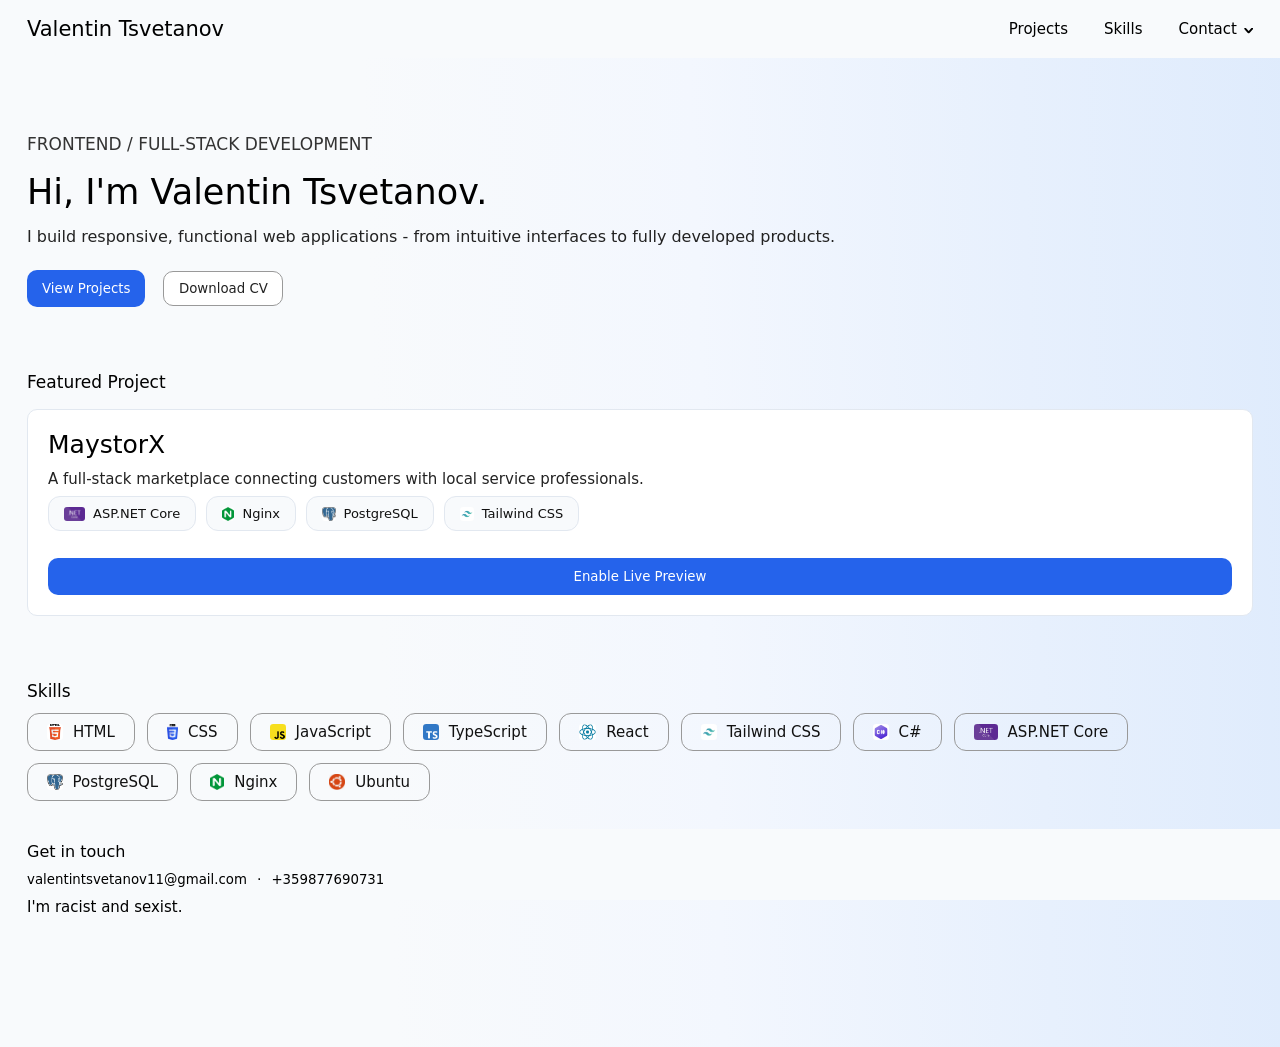
==== portfolio.html @ 03f9f95c "Add files via upload" ====
<!DOCTYPE html>
<html>
  <head>
    <title>Hi, I'm Valentin Tsvetanov.</title>
    <meta charset="UTF-8">
    <meta name="viewport" content="width=device-width, initial-scale=1.0">
    <link rel="stylesheet" href="portfolio.css">
  </head>
  <body>
    <nav class="navbar-desktop">
      <div class="name-nav-buttons-c">
        <button class="name">Valentin Tsvetanov</button>
        <div class="nav-buttons-c">
          <button class="nav-button projects-button">Projects</button>
          <button class="nav-button skills-button">Skills</button>
          <button class="nav-button contact-dropdown-button">
            Contact
            <img class="dropdown-arrow-icon" src="Icons/dropdown_arrow_icon_L.svg">
          </button>
        </div>
      </div>
      <div class="contact-dropdown-c">
        <div class="contact-dropdown-info-c">
          Email:
          <button class="contact-dropdown-email-button contact-button">valentintsvetanov11@gmail.com</button>
        </div>
        <div class="contact-dropdown-info-c">
          Phone Number:
          <button class="contact-dropdown-email-button contact-button">+359877690731</button>
        </div>
        <div class="contact-dropdown-links-c">
          <!-- <a class="contact-dropdown-github-link contact-link">GitHub</a><p>·</p> -->
          <!-- <a class="contact-dropdown-linkedin-link contact-link">LinkedIn</a> -->
        </div>
      </div>
    </nav>

    <nav class="navbar-mobile">
      <div class="name-menu-button-c">
        <button class="name">Valentin Tsvetanov</button>
        <button class="toggle-menu-button">
          <img class="menu-icon" src="Icons/menu_icon_L.svg">
        </button>
      </div>
    </nav>

    <nav class="menu-mobile">
      <div class="menu-c">
        <button class="menu-button menu-projects-button">
          Projects
          <img class="menu-arrow-icon" src="Icons/dropdown_arrow_icon_L.svg">
        </button>
        <button class="menu-button menu-skills-button">
          Skills
          <img class="menu-arrow-icon" src="Icons/dropdown_arrow_icon_L.svg">
        </button>
        <button class="menu-button menu-contact-toggle-button">
          Contact
          <img class="menu-arrow-icon" src="Icons/dropdown_arrow_icon_L.svg">
        </button>
        <div class="menu-contact-c">
          <div class="menu-contact-info-c">
            Email:
            <button class="menu-contact-email-button contact-button">valentintsvetanov11@gmail.com</button>
          </div>
          <div class="menu-contact-info-c">
            Phone Number:
            <button class="menu-contact-phone-number-button contact-button">+359877690731</button>
          </div>
          <div class="menu-contact-links-c">
            <!-- <a class="menu-contact-github-link contact-link">GitHub</a><p>·</p> -->
            <!-- <a class="menu-contact-linkedin-link contact-link">LinkedIn</a> -->
          </div>
        </div>
      </div>
    </nav>
    <main>
      <div class="main-content-c">
        
        <div class="introduction-c">
          <p class="introduction-development-label">FRONTEND / FULL-STACK DEVELOPMENT</p>
          <h1 class="introduction-heading">Hi, I'm Valentin Tsvetanov.</h1>
          <p class="introduction-description">I build responsive, functional web applications - from intuitive interfaces to fully developed products.</p>
          <div class="introduction-buttons-c">
            <button class="introduction-projects-button">View Projects</button>
            <button class="introduction-CV-button">Download CV</button>
          </div>
        </div>


        <div class="featured-project-heading-c">
          <h2 class="featured-project-heading">Featured Project</h2>
          <div class="featured-project-c">
            <p class="featured-project-name">MaystorX</p>
            <p class="featured-project-description">A full-stack marketplace connecting customers with local service professionals.</p>
            <div class="featured-project-technologies-c">
              <div class="featured-project-technology">
                <img class="featured-project-technology-icon" src="Icons/asp.net_core_icon.png">
                ASP.NET Core
              </div>
              <div class="featured-project-technology">
                <img class="featured-project-technology-icon" src="Icons/nginx_icon.png">
                Nginx
              </div>
              <div class="featured-project-technology">
                <img class="featured-project-technology-icon" src="Icons/postgresql_icon.png">
                PostgreSQL
              </div>
              <div class="featured-project-technology">
                <img class="featured-project-technology-icon" src="Icons/tailwind_css_icon.png">
                Tailwind CSS
              </div>
            </div>
            <button class="featured-project-preview-button">Enable Live Preview</button>
            <iframe class="featured-project-iframe" src="https://maystorx.com"></iframe>
          </div>
        </div>
        
        <div class="skills-c">
          <h2 class="skills-heading">Skills</h2>
          <div class="skills-technologies-c">
            <div class="skills-technology">
              <img class="skills-technology-icon" src="Icons/html_icon.png">
              HTML
            </div>
            <div class="skills-technology">
              <img class="skills-technology-icon" src="Icons/css_icon.png">
              CSS
            </div>
            <div class="skills-technology">
              <img class="skills-technology-icon" src="Icons/javascript_icon.png">
              JavaScript
            </div>
            <div class="skills-technology">
              <img class="skills-technology-icon" src="Icons/typescript_icon.png">
              TypeScript
            </div>
            <div class="skills-technology">
              <img class="skills-technology-icon" src="Icons/react_icon.png">
              React
            </div>
            <div class="skills-technology">
              <img class="skills-technology-icon" src="Icons/tailwind_css_icon.png">
              Tailwind CSS
            </div>
            <div class="skills-technology">
              <img class="skills-technology-icon" src="Icons/csharp_icon.png">
              C#
            </div>
            <div class="skills-technology">
              <img class="skills-technology-icon" src="Icons/asp.net_core_icon.png">
              ASP.NET Core
            </div>
            <div class="skills-technology">
              <img class="skills-technology-icon" src="Icons/postgresql_icon.png">
              PostgreSQL
            </div>
            <div class="skills-technology">
              <img class="skills-technology-icon" src="Icons/nginx_icon.png">
              Nginx
            </div>
            <div class="skills-technology">
              <img class="skills-technology-icon" src="Icons/ubuntu_icon.png">
              Ubuntu
            </div>
          </div>
        </div>

        <div class="about-me-c">
          <h2 class="about-me-heading">About Me</h2>
          <p class="about-me-description">I'm racist and sexist.</p>
        </div>
      </div>
    </main>

    <footer>
      <div class="contact-heading-c">
        <h3 class="contact-heading">Get in touch</h3>
        <div class="contact-c">
          <button class="contact-email contact-button">valentintsvetanov11@gmail.com</button><p>·</p>
          <button class="contact-phone-number contact-button">+359877690731</button>
          <!-- <a class="contact-github-link contact-link">GitHub</a><p>·</p> -->
          <!-- <a class="contact-linkedin-link contact-link">LinkedIn</a> -->
        </div>
      </div>
    </footer>

    <script src="js/portfolio_nav_buttons.js"></script>
    <script src="js/portfolio_main.js"></script>
  </body>
</html>
---- portfolio.css ----
/* Colors */

:root{
  --background-color: #F8FAFC;
  --primary-border-color: #999;
  --secondary-border-color: #E2E8F0;
  --button-primary-background-color: #2563EB;

  --primary-hover-color: #F1F5F9;
  --secondary-hover-color: #1F59DF;
  --primary-active-color: #E2E8F0;
  --secondary-active-color: #194DD0;
}



/*  General  */

html, body, h1, h2, h3, p{
  margin: 0;
}
body{
  background: linear-gradient(
    88deg,
    #F8FAFC 30%,
    #F3F7FE 55%,
    #E7F0FD 80%,
    #DBE9FC 110%
);
}
html, body, div, p, a, button, iframe{
  cursor: default;
  font-family: system-ui, -apple-system, "Segoe UI", Roboto, Arial, sans-serif;
  padding: 0;
  border: 0;
  background-color: transparent;
  font-family: system-ui, -apple-system, "Segoe UI", Roboto, Arial, sans-serif;
  -webkit-tap-highlight-color: transparent;
  transition: all 0.26s ease;
}
a, button{
  cursor: pointer;
}



/* Desktop */

@media (min-width: 768px){
  .navbar-mobile{
    display: none;
  }
  .name-nav-buttons-c{
    position: fixed;
    top: 0;
    inset-inline: 0;

    display: flex;
    justify-content: space-between;
    align-items: center;

    padding: 17px 27px;

    background-color: var(--background-color);
  }
  .name{
    font-size: 21px;
  }
  .nav-buttons-c{
    display: flex;
    justify-content: center;
    align-items: center;
    gap: 36px;
  }
  .nav-button{
    font-size: 15px;
  }
  .contact-dropdown-button{
    display: flex;
    justify-content: center;
    align-items: center;
    gap: 7px;
  }
  .dropdown-arrow-icon{
    height: 5.5px;
    rotate: 180deg;

    margin-top: 2.5px;
  }
  .contact-dropdown-c{
    position: fixed;
    top: 62px;
    right: 0;

    width: 600px;
    
    display: none;
    flex-direction: column;
    justify-content: center;
    align-items: center;
    gap: 17px;

    padding: 16px;

    border: 1px solid #CBD5E1;
    border-radius: 13px;

    background-color: white;
  }
  .contact-dropdown-info-c{
    width: 100%;
    box-sizing: border-box;

    display: flex;
    justify-content: space-between;
    align-items: center;
    
    font-size: 14px;

    button{
      font-size: 14px;
    }
  }
  .contact-dropdown-links-c{
    display: flex;
    justify-content: center;
    align-items: center;
    gap: 10px;

    font-size: 14px;
  }

  .menu-c{
    display: none;
  }


  .main-content-c{
    display: flex;
    flex-direction: column;
    justify-content: center;
    align-items: start;
    gap: 65px;

    margin-block: 134px 131px;

    padding-inline: 27px;
  }

  .introduction-c{
    display: flex;
    flex-direction: column;
    justify-content: center;
    align-items: start;
  }
  .introduction-development-label{
    margin-bottom: 18px;

    font-size: 17px;
    color: #333;
  }
  .introduction-heading{
    margin-bottom: 15px;

    font-size: 35px;
    font-weight: 400;
  }
  .introduction-description{
    margin-bottom: 24px;

    font-size: 16px;
    color: #222;
  }
  .introduction-buttons-c{
    display: flex;
    justify-content: center;
    align-items: center;
    gap: 18px;
  }
  .introduction-projects-button{
    padding: 11px 15px;

    border-radius: 10px;

    color: white;
    background-color: var(--button-primary-background-color);
  }
  .introduction-CV-button{
    padding: 9px 14.5px;

    border: 1px solid var(--primary-border-color);
    border-radius: 10px;

    color: #222;
    background-color: white;
  }


  .featured-project-heading-c{
    width: 100%;
    box-sizing: border-box;

    display: flex;
    flex-direction: column;
    justify-content: center;
    align-items: start;
    gap: 17px;
  }
  .featured-project-heading{
    font-size: 17px;
    font-weight: 400;
  }
  .featured-project-c{
    width: 100%;
    box-sizing: border-box;
    
    display: flex;
    flex-direction: column;
    justify-content: center;
    align-items: start;

    padding: 20px;

    border: 1px solid var(--secondary-border-color);
    border-radius: 10px;

    background-color: white;
  }
  .featured-project-name{
    margin-bottom: 11px;

    font-size: 25px;
  }
  .featured-project-description{
    margin-bottom: 8px;

    font-size: 15px;
    color: #222;
  }
  .featured-project-technologies-c{
    display: flex;
    flex-wrap: wrap;
    justify-content: start;
    align-items: center;
    gap: 10px;

    margin-bottom: 27px;
  }
  .featured-project-technology{
    display: flex;
    justify-content: center;
    align-items: center;
    gap: 8px;

    padding: 9px 15px;

    border: 1px solid var(--secondary-border-color);
    border-radius: 12px;

    font-size: 13px;
    color: #111;
    background-color: var(--background-color);
  }
  .featured-project-technology-icon{
    height: 14px;
    
    border-radius: 3px;
  }
  .featured-project-preview-button{
    width: 100%;
    box-sizing: border-box;

    display: flex;
    justify-content: center;
    align-items: center;

    padding-block: 11px;

    border-radius: 10px;

    color: white;
    background-color: var(--button-primary-background-color);
  }
  .featured-project-iframe{
    display: none;

    height: 100dvh;
    width: 100%;
    box-sizing: border-box;

    margin-top: 14px;
  }


  .skills-c{
    display: flex;
    flex-direction: column;
    justify-content: center;
    align-items: start;
    gap: 12px;
  }
  .skills-heading{
    font-size: 17px;
    font-weight: 400;
  }
  .skills-technologies-c{
    display: flex;
    flex-wrap: wrap;
    justify-content: start;
    align-items: center;
    gap: 12px;
  }
  .skills-technology{
    display: flex;
    justify-content: center;
    align-items: center;
    gap: 10px;

    padding: 9px 19px;

    border: 1px solid var(--primary-border-color);
    border-radius: 12px;

    font-size: 15px;
    color: #111;
  }
  .skills-technology-icon{
    height: 16px;
    border-radius: 3.3px;
  }


  .about-me-c{
    display: flex;
    flex-direction: column;
    justify-content: center;
    align-items: start;
    gap: 12px;
  }
  .about-me-heading{
    font-size: 17px;
    font-weight: 400;
  }
  .about-me-description{
    font-size: 15px;
  }

  
  .contact-heading-c{
    position: fixed;
    bottom: 0;
    inset-inline: 0;

    display: flex;
    flex-direction: column;
    justify-content: center;
    align-items: start;
    gap: 10px;

    padding: 13px 27px;

    background-color: var(--background-color);
  }
  .contact-heading{
    font-size: 16px;
    font-weight: 400;
  }
  .contact-c{
    display: flex;
    justify-content: center;
    align-items: center;
    gap: 10px;

    font-size: 14px;
  }
}



/* Mobile */

@media (max-width: 767px){
  .navbar-desktop{
    display: none;
  }
  .name-menu-button-c{
    position: fixed;
    top: 0;
    inset-inline: 0;
    z-index: 3;

    display: flex;
    justify-content: space-between;
    align-items: center;

    padding: 12.5px 16px;
    
    background-color: var(--background-color);
  }
  .name{
    font-size: 16px;
  }
  .toggle-menu-button{
    height: 15.5px;
    width: 15.5px;
  }
  .menu-icon{
    height: 100%;
    width: 100%;
  }

  .menu-c{
    position: fixed;
    inset: 0;
    z-index: 1;

    box-sizing: border-box;
    overflow: hidden;
    overflow-y: auto;
    overscroll-behavior-y: contain;

    display: none;
    flex-direction: column;
    justify-content: start;
    align-items: center;

    background-color: var(--background-color);
  }
  .menu-button{
    width: 100%;
    box-sizing: border-box;

    display: flex;
    justify-content: space-between;
    align-items: center;

    padding: 13px 16px;

    font-size: 14px !important;
  }
  .menu-contact-toggle-button{
    margin-bottom: 5px;
  }
  .menu-arrow-icon{
    height: 6px;
    rotate: 90deg;
  }
  .menu-contact-c{
    width: 100%;
    box-sizing: border-box;
    overflow: hidden;

    display: none;
    flex-direction: column;
    justify-content: center;
    align-items: center;
    gap: 14px;

    padding-inline: 16px;

    font-size: 12px;

    button{
      font-size: 12px;
    }
  }
  .menu-contact-info-c{
    width: 100%;
    box-sizing: border-box;

    display: flex;
    justify-content: space-between;
    align-items: center;
  }
  .menu-contact-links-c{
    display: flex;
    justify-content: center;
    align-items: center;
    gap: 8px;
  }


  .main-content-c{
    display: flex;
    flex-direction: column;
    justify-content: center;
    align-items: start;
    gap: 56px;

    margin-block: 88px 125px;

    padding-inline: 16px;
  }

  .introduction-c{
    display: flex;
    flex-direction: column;
    justify-content: center;
    align-items: start;
  }
  .introduction-development-label{
    margin-bottom: 18px;

    font-size: 14px;
    color: #333;
  }
  .introduction-heading{
    margin-bottom: 14px;

    font-size: 29px;
    font-weight: 400;
  }
  .introduction-description{
    margin-bottom: 22px;

    font-size: 13px;
    color: #222;
  }
  .introduction-buttons-c{
    display: flex;
    justify-content: center;
    align-items: center;
    gap: 14px;
  }
  .introduction-projects-button{
    padding: 10px 12px;

    border-radius: 9px;

    color: white;
    background-color: var(--button-primary-background-color);
  }
  .introduction-CV-button{
    padding: 10px 12px;

    border: 1px solid var(--primary-border-color);
    border-radius: 9px;

    color: #222;
    background-color: white;
  }


  .featured-project-heading-c{
    width: 100%;
    box-sizing: border-box;

    display: flex;
    flex-direction: column;
    justify-content: center;
    align-items: start;
    gap: 14px;
  }
  .featured-project-heading{
    font-size: 14px;
    font-weight: 400;
  }
  .featured-project-c{
    width: 100%;
    box-sizing: border-box;
    
    display: flex;
    flex-direction: column;
    justify-content: center;
    align-items: start;

    padding: 15px;

    border: 1px solid var(--secondary-border-color);
    border-radius: 10px;

    background-color: white;
  }
  .featured-project-name{
    margin-bottom: 10px;

    font-size: 18px;
  }
  .featured-project-description{
    margin-bottom: 10px;
    
    font-size: 13px;
    color: #222;
  }
  .featured-project-technologies-c{
    display: flex;
    flex-wrap: wrap;
    justify-content: start;
    align-items: center;
    gap: 9px;

    margin-bottom: 22px;
  }
  .featured-project-technology{
    display: flex;
    justify-content: center;
    align-items: center;
    gap: 6px;

    padding: 8px 13px;
    
    border: 1px solid var(--secondary-border-color);
    border-radius: 10px;

    font-size: 11px;
    color: #111;
    background-color: var(--background-color);
  }
  .featured-project-technology-icon{
    height: 12px;
    border-radius: 2px;
  }
  .featured-project-preview-button{
    width: 100%;
    box-sizing: border-box;

    display: flex;
    justify-content: center;
    align-items: center;

    padding-block: 10px;

    border-radius: 9px;

    color: white;
    background-color: var(--button-primary-background-color);
  }
  .featured-project-iframe{
    display: none;

    width: 100%;
    box-sizing: border-box;

    height: 100dvh;

    margin-top: 14px;
  }


  .skills-c{
    display: flex;
    flex-direction: column;
    justify-content: center;
    align-items: start;
    gap: 14px;
  }
  .skills-heading{
    font-size: 14px;
    font-weight: 400;
  }
  .skills-technologies-c{
    display: flex;
    flex-wrap: wrap;
    justify-content: start;
    align-items: center;
    gap: 10px;
  }
  .skills-technology{
    display: flex;
    justify-content: center;
    align-items: center;
    gap: 8px;

    padding: 8px 13px;

    border: 1px solid var(--primary-border-color);
    border-radius: 10px;
    
    font-size: 12px;
    color: #111;
  }
  .skills-technology-icon{
    height: 13px;
    border-radius: 2px;
  }


  .about-me-c{
    display: flex;
    flex-direction: column;
    justify-content: center;
    align-items: start;
    gap: 14px;
  }
  .about-me-heading{
    font-size: 14px;
    font-weight: 400;
  }
  .about-me-description{
    font-size: 12px;
  }


  .contact-heading-c{
    position: fixed;
    bottom: 0;
    inset-inline: 0;

    display: flex;
    flex-direction: column;
    justify-content: center;
    align-items: start;
    gap: 14px;

    padding: 10px 16px;

    background-color: var(--background-color);
  }
  .contact-heading{
    font-size: 13px;
    font-weight: 400;
  }
  .contact-c{
    display: flex;
    flex-wrap: wrap;
    justify-content: start;
    align-items: center;
    gap: 0 8px;

    font-size: 12px;

    button{
      font-size: 12px;
    }
  }
}



/* States */

.introduction-CV-button:hover{
  background-color: var(--primary-hover-color);
}
.introduction-CV-button:active, .menu-button:active{
  background-color: var(--primary-active-color);
}
.introduction-projects-button:hover, .featured-project-preview-button:hover{
  background-color: var(--secondary-hover-color);
}
.introduction-projects-button:active, .featured-project-preview-button:active{
  background-color: var(--secondary-active-color);
}
.contact-button:hover, .contact-link:hover{
  opacity: 0.87;
}
.contact-button:active, .contact-link:active{
  opacity: 0.75;
}



/* Transitions */

.contact-dropdown-c{
  transition: opacity 0.3s ease;
}
.featured-project-iframe{
  transition: max-height 0.57s ease;
}
.menu-arrow-icon{
  transition: rotate 0.155s ease;
}
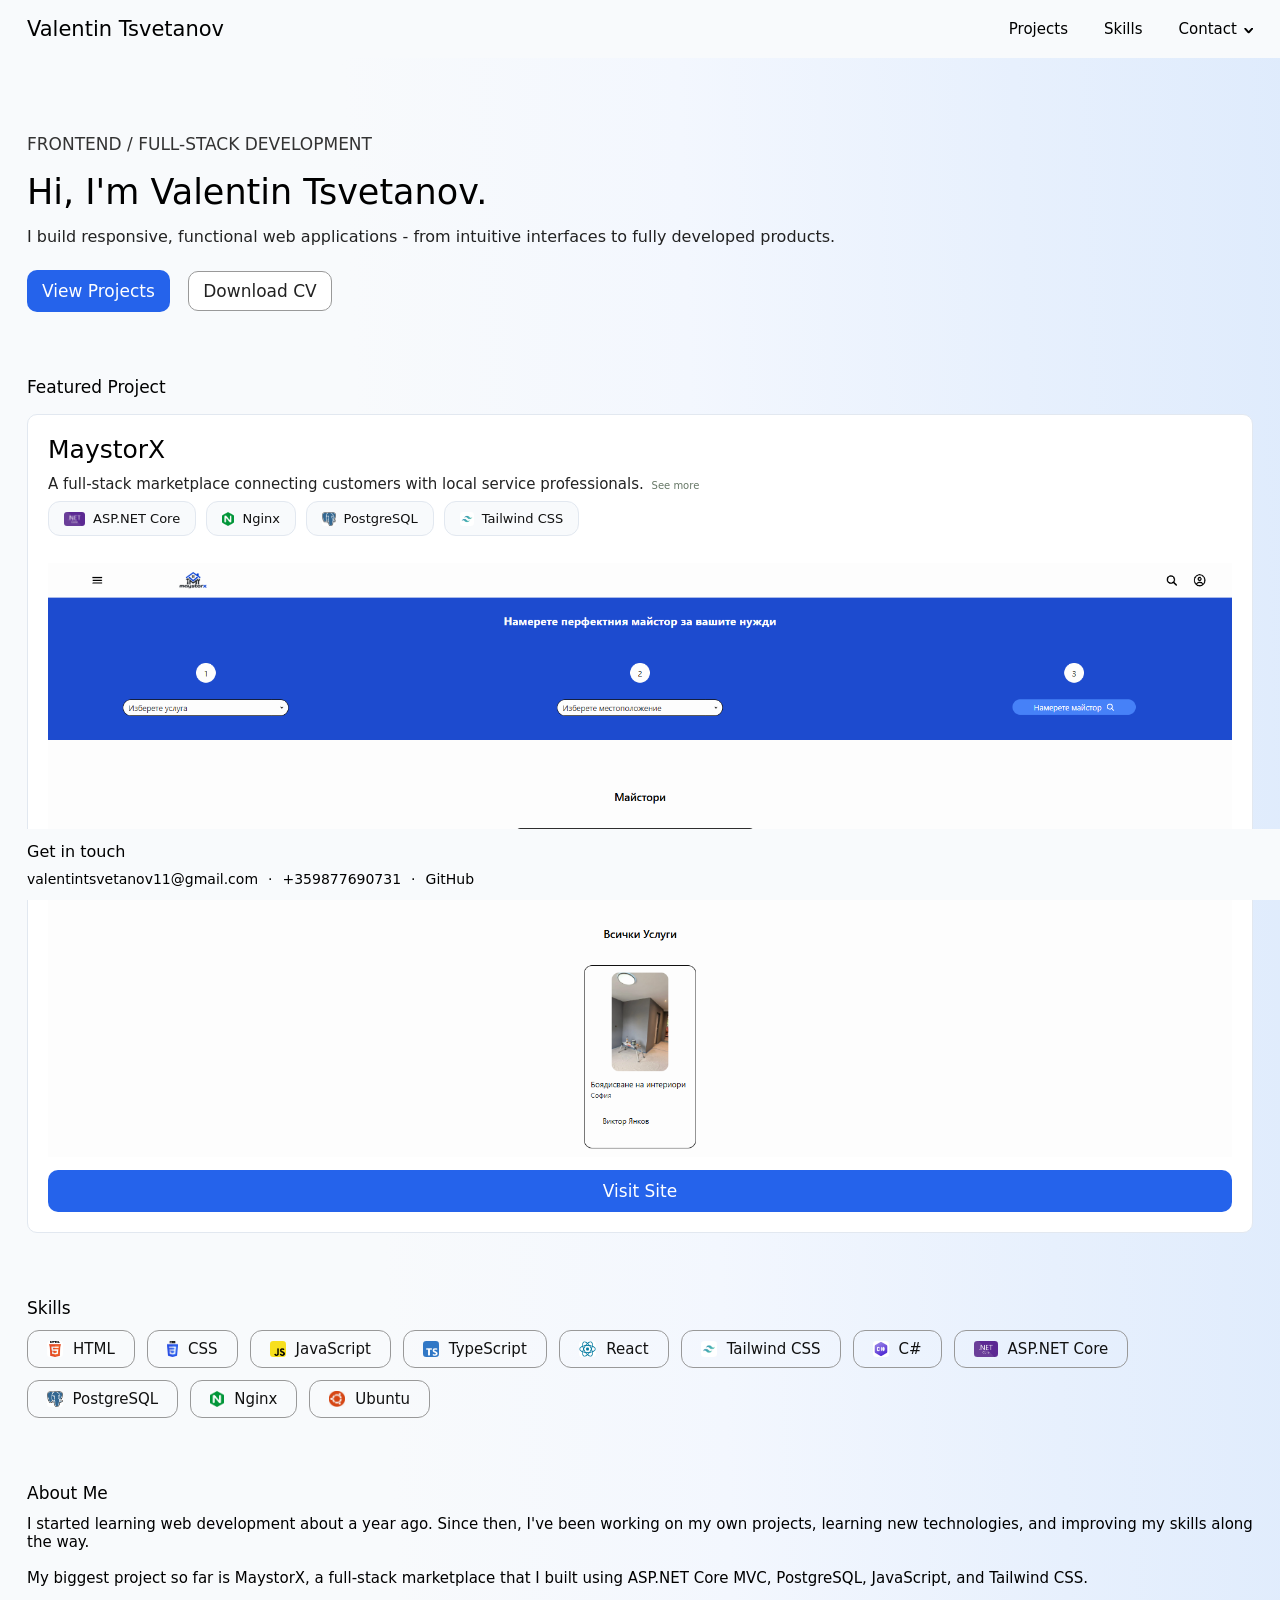
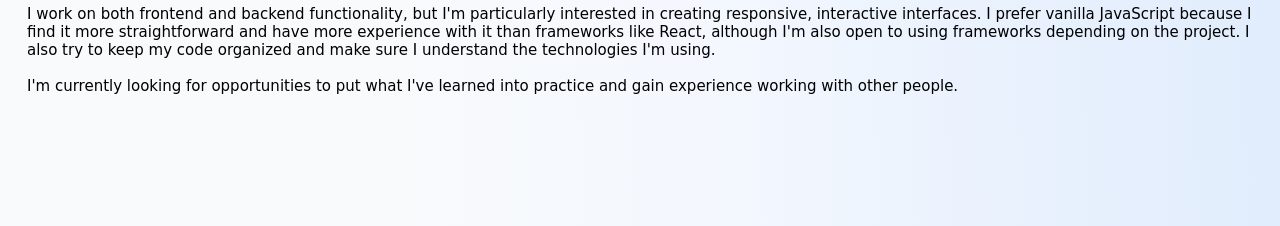
==== commit 603d16da: "Add files via upload" ====
--- a/portfolio.html
+++ b/portfolio.html
@@ -28,8 +28,8 @@
           Phone Number:
           <button class="contact-dropdown-email-button contact-button">+359877690731</button>
         </div>
-        <div class="contact-dropdown-links-c">
-          <!-- <a class="contact-dropdown-github-link contact-link">GitHub</a><p>·</p> -->
+        <div class="contact-dropdown-links-c"><p>·</p>
+          <a class="contact-dropdown-github-link contact-link" href="https://github.com/Valentin-Cvetanov">GitHub</a>
           <!-- <a class="contact-dropdown-linkedin-link contact-link">LinkedIn</a> -->
         </div>
       </div>
@@ -68,7 +68,7 @@
             <button class="menu-contact-phone-number-button contact-button">+359877690731</button>
           </div>
           <div class="menu-contact-links-c">
-            <!-- <a class="menu-contact-github-link contact-link">GitHub</a><p>·</p> -->
+            <a class="contact-dropdown-github-link contact-link" href="https://github.com/Valentin-Cvetanov">GitHub</a>
             <!-- <a class="menu-contact-linkedin-link contact-link">LinkedIn</a> -->
           </div>
         </div>
@@ -83,7 +83,7 @@
           <p class="introduction-description">I build responsive, functional web applications - from intuitive interfaces to fully developed products.</p>
           <div class="introduction-buttons-c">
             <button class="introduction-projects-button">View Projects</button>
-            <button class="introduction-CV-button">Download CV</button>
+            <a class="introduction-CV-link" href="Others/CV.pdf" download="Valentin_Tsvetanov_CV_EN.pdf">Download CV</a>
           </div>
         </div>
 
@@ -92,7 +92,15 @@
           <h2 class="featured-project-heading">Featured Project</h2>
           <div class="featured-project-c">
             <p class="featured-project-name">MaystorX</p>
-            <p class="featured-project-description">A full-stack marketplace connecting customers with local service professionals.</p>
+            <p class="featured-project-description">A full-stack marketplace connecting customers with local service professionals.
+              <button class="featured-project-description-see-more-button">See more</button><br>
+              <span class="featured-project-description-additional-text">
+                The platform allows professionals to create and manage service listings, while customers can discover services through location-based search and filtering.<br><br>
+                Built with ASP.NET Core MVC, PostgreSQL, Tailwind CSS, and JavaScript, the application features cookie-based authentication, email and SMS verification through Brevo, image uploads with compression and optimization, AI-assisted listing descriptions, and dedicated profiles for service professionals.<br><br>
+                The application is deployed on a Linux VPS using Nginx as a reverse proxy, with HTTPS enabled for secure communication.
+                <button class="featured-project-description-see-less-button">See less</button>
+              </span>
+            </p>
             <div class="featured-project-technologies-c">
               <div class="featured-project-technology">
                 <img class="featured-project-technology-icon" src="Icons/asp.net_core_icon.png">
@@ -111,8 +119,12 @@
                 Tailwind CSS
               </div>
             </div>
-            <button class="featured-project-preview-button">Enable Live Preview</button>
-            <iframe class="featured-project-iframe" src="https://maystorx.com"></iframe>
+            <img class="featured-project-screenshot" src="Images/maystorx_screenshot.PNG">
+            <a class="featured-project-site-link" href="https://maystorx.com">Visit Site</a>
+            <div class="featured-project-screenshot-modal">
+              <img class="featured-project-screenshot-modal-screenshot" src="Images/maystorx_screenshot.PNG">
+              <a class="featured-project-screenshot-modal-site-link" href="https://maystorx.com">Visit Site</a>
+            </div>
           </div>
         </div>
         
@@ -168,7 +180,10 @@
 
         <div class="about-me-c">
           <h2 class="about-me-heading">About Me</h2>
-          <p class="about-me-description">I'm racist and sexist.</p>
+          <p class="about-me-description">I started learning web development about a year ago. Since then, I've been working on my own projects, learning new technologies, and improving my skills along the way.<br><br>
+          My biggest project so far is MaystorX, a full-stack marketplace that I built using ASP.NET Core MVC, PostgreSQL, JavaScript, and Tailwind CSS.<br><br>
+          I work on both frontend and backend functionality, but I'm particularly interested in creating responsive, interactive interfaces. I prefer vanilla JavaScript because I find it more straightforward and have more experience with it than frameworks like React, although I'm also open to using frameworks depending on the project. I also try to keep my code organized and make sure I understand the technologies I'm using.<br><br>
+          I'm currently looking for opportunities to put what I've learned into practice and gain experience working with other people.</p>
         </div>
       </div>
     </main>
@@ -178,8 +193,8 @@
         <h3 class="contact-heading">Get in touch</h3>
         <div class="contact-c">
           <button class="contact-email contact-button">valentintsvetanov11@gmail.com</button><p>·</p>
-          <button class="contact-phone-number contact-button">+359877690731</button>
-          <!-- <a class="contact-github-link contact-link">GitHub</a><p>·</p> -->
+          <button class="contact-phone-number contact-button">+359877690731</button><p>·</p>
+          <a class="contact-dropdown-github-link contact-link" href="https://github.com/Valentin-Cvetanov">GitHub</a>
           <!-- <a class="contact-linkedin-link contact-link">LinkedIn</a> -->
         </div>
       </div>
--- a/portfolio.css
+++ b/portfolio.css
@@ -28,7 +28,7 @@
     #DBE9FC 110%
 );
 }
-html, body, div, p, a, button, iframe{
+html, body, div, p, a, button{
   cursor: default;
   font-family: system-ui, -apple-system, "Segoe UI", Roboto, Arial, sans-serif;
   padding: 0;
@@ -41,6 +41,10 @@
 a, button{
   cursor: pointer;
 }
+a{
+  color: black;
+  text-decoration: none;
+}
 
 
 
@@ -182,15 +186,17 @@
 
     border-radius: 10px;
 
+    font-size: 17px;
     color: white;
     background-color: var(--button-primary-background-color);
   }
-  .introduction-CV-button{
+  .introduction-CV-link{
     padding: 9px 14.5px;
 
     border: 1px solid var(--primary-border-color);
     border-radius: 10px;
 
+    font-size: 17px;
     color: #222;
     background-color: white;
   }
@@ -236,6 +242,16 @@
 
     font-size: 15px;
     color: #222;
+  }
+  .featured-project-description-see-more-button, .featured-project-description-see-less-button{
+    margin-left: 3px;
+
+    font-size: 10px;
+    color: #676;
+  }
+  .featured-project-description-additional-text{
+    display: none;
+    opacity: 0;
   }
   .featured-project-technologies-c{
     display: flex;
@@ -266,29 +282,54 @@
     
     border-radius: 3px;
   }
-  .featured-project-preview-button{
-    width: 100%;
-    box-sizing: border-box;
-
-    display: flex;
-    justify-content: center;
-    align-items: center;
-
+  .featured-project-screenshot{
+    width: 100%;
+    box-sizing: border-box;
+
+    cursor: pointer;
+
+    margin-bottom: 13px;
+  }
+  .featured-project-site-link{
+    width: 100%;
+    box-sizing: border-box;
+    
+    display: flex;
+    justify-content: center;
+    align-items: center;
+    
     padding-block: 11px;
 
     border-radius: 10px;
 
+    font-size: 17px;
     color: white;
+    text-decoration: none;
     background-color: var(--button-primary-background-color);
   }
-  .featured-project-iframe{
-    display: none;
-
-    height: 100dvh;
-    width: 100%;
-    box-sizing: border-box;
-
-    margin-top: 14px;
+  .featured-project-screenshot-modal{
+    position: fixed;
+    inset: 0;
+    z-index: 5;
+
+    overflow: hidden;
+    overflow-y: auto;
+    overscroll-behavior-y: contain;
+
+    display: none;
+    flex-direction: column;
+    justify-content: center;
+    align-items: center;
+
+    background-color: rgb(0, 0, 0, 0.7);
+  }
+  .featured-project-screenshot-modal-screenshot{
+    width: 95%;
+
+    border-radius: 13px;
+  }
+  .featured-project-screenshot-modal-site-link{
+    display: none;
   }
 
 
@@ -343,6 +384,9 @@
   }
   .about-me-description{
     font-size: 15px;
+  }
+  .about-me-description-br-mobile{
+    line-height: 1px;
   }
 
   
@@ -372,6 +416,10 @@
     gap: 10px;
 
     font-size: 14px;
+
+    button{
+      font-size: 14px;
+    }
   }
 }
 
@@ -527,15 +575,17 @@
 
     border-radius: 9px;
 
+    font-size: 14px;
     color: white;
     background-color: var(--button-primary-background-color);
   }
-  .introduction-CV-button{
+  .introduction-CV-link{
     padding: 10px 12px;
 
     border: 1px solid var(--primary-border-color);
     border-radius: 9px;
 
+    font-size: 14px;
     color: #222;
     background-color: white;
   }
@@ -581,6 +631,16 @@
     
     font-size: 13px;
     color: #222;
+  }
+  .featured-project-description-see-more-button, .featured-project-description-see-less-button{
+    margin-left: 2.5px;
+
+    font-size: 9px;
+    color: #676;
+  }
+  .featured-project-description-additional-text{
+    display: none;
+    opacity: 0;
   }
   .featured-project-technologies-c{
     display: flex;
@@ -610,30 +670,66 @@
     height: 12px;
     border-radius: 2px;
   }
-  .featured-project-preview-button{
-    width: 100%;
-    box-sizing: border-box;
-
-    display: flex;
-    justify-content: center;
-    align-items: center;
-
+  .featured-project-screenshot{
+    width: 100%;
+    box-sizing: border-box;
+
+    margin-bottom: 14px;
+  }
+  .featured-project-site-link{
+    width: 100%;
+    box-sizing: border-box;
+
+    display: flex;
+    justify-content: center;
+    align-items: center;
+    
     padding-block: 10px;
 
     border-radius: 9px;
 
+    font-size: 14px;
     color: white;
+    text-decoration: none;
     background-color: var(--button-primary-background-color);
   }
-  .featured-project-iframe{
-    display: none;
-
-    width: 100%;
-    box-sizing: border-box;
-
-    height: 100dvh;
-
-    margin-top: 14px;
+  .featured-project-screenshot-modal{
+    position: fixed;
+    inset: 0;
+    z-index: 5;
+
+    overflow: hidden;
+    overflow-y: auto;
+    overscroll-behavior-y: contain;
+
+    display: none;
+    flex-direction: column;
+    justify-content: center;
+    align-items: center;
+    gap: 14px;
+
+    background-color: rgb(0, 0, 0, 0.7);
+  }
+  .featured-project-screenshot-modal-screenshot{
+    width: 95%;
+
+    border-radius: 9px;
+  }
+  .featured-project-screenshot-modal-site-link{
+    width: 95%;
+    box-sizing: border-box;
+
+    display: flex;
+    justify-content: center;
+    align-items: center;
+    
+    padding-block: 9px;
+
+    border: 1px solid #FFF4E0;
+    border-radius: 10px;
+    
+    font-size: 14px;
+    color: #FFF4E0;
   }
 
 
@@ -729,20 +825,22 @@
 
 /* States */
 
-.introduction-CV-button:hover{
-  background-color: var(--primary-hover-color);
-}
-.introduction-CV-button:active, .menu-button:active{
+@media (min-width: 768px){
+  .introduction-CV-link:hover{
+    background-color: var(--primary-hover-color);
+  }
+  .introduction-projects-button:hover, .featured-project-site-link:hover{
+    background-color: var(--secondary-hover-color);
+  }
+  .contact-button:hover, .contact-link:hover{
+    opacity: 0.87;
+  }
+}
+.introduction-CV-link:active, .menu-button:active{
   background-color: var(--primary-active-color);
 }
-.introduction-projects-button:hover, .featured-project-preview-button:hover{
-  background-color: var(--secondary-hover-color);
-}
-.introduction-projects-button:active, .featured-project-preview-button:active{
+.introduction-projects-button:active, .featured-project-site-link:active{
   background-color: var(--secondary-active-color);
-}
-.contact-button:hover, .contact-link:hover{
-  opacity: 0.87;
 }
 .contact-button:active, .contact-link:active{
   opacity: 0.75;
@@ -755,9 +853,9 @@
 .contact-dropdown-c{
   transition: opacity 0.3s ease;
 }
-.featured-project-iframe{
-  transition: max-height 0.57s ease;
-}
 .menu-arrow-icon{
   transition: rotate 0.155s ease;
+}
+.featured-project-description-additional-text{
+  transition: max-height 0.26s ease, opacity 0.26s ease;
 }
